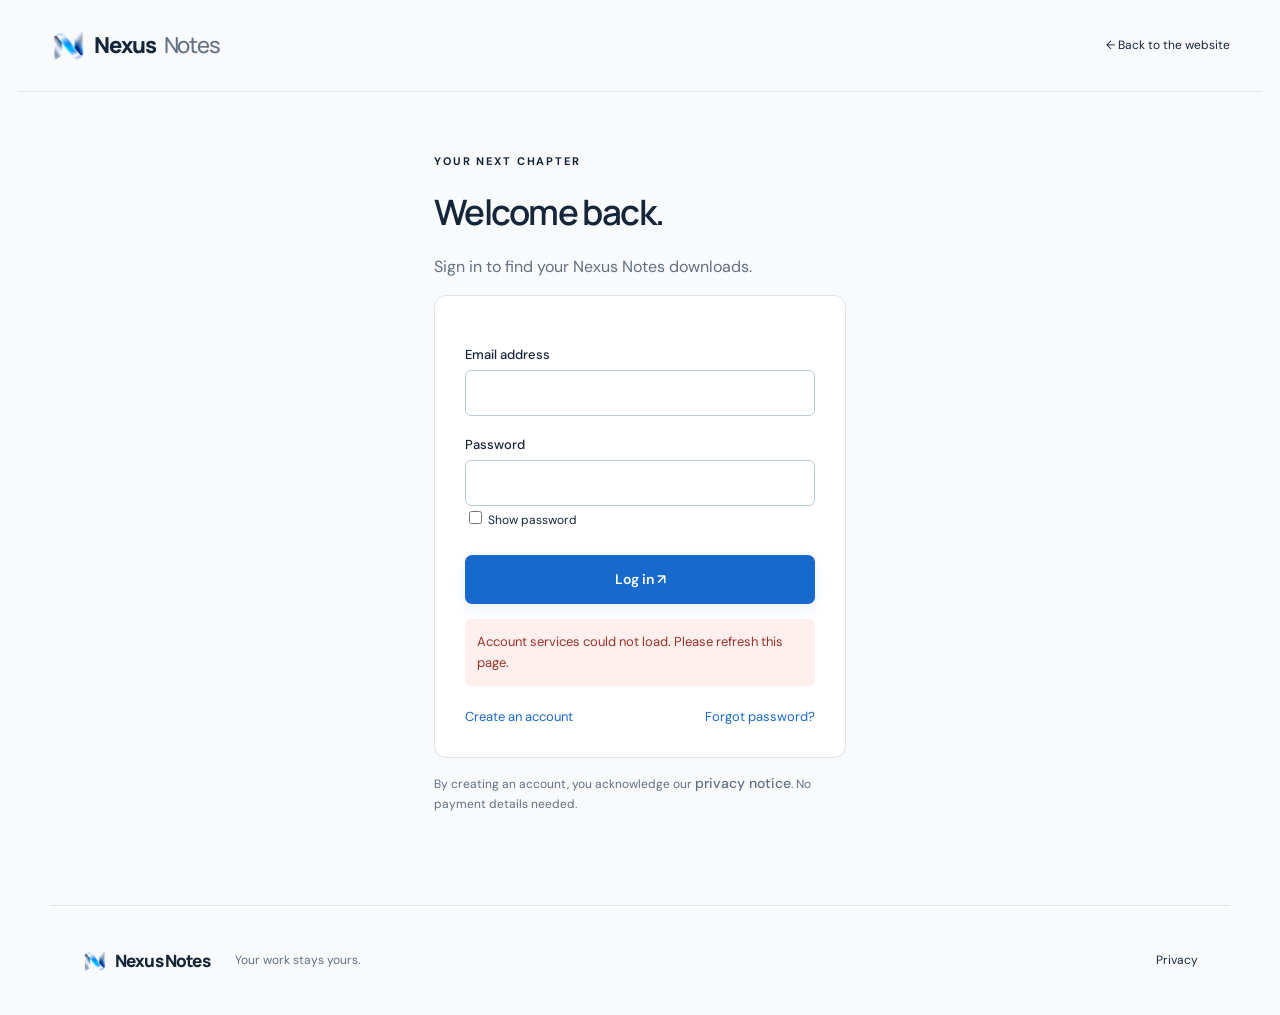
==== account.html @ d4ccac28 "Build Nexus Notes test website with account downloads" ====
<!doctype html><html lang="en"><head><meta charset="utf-8"><meta name="viewport" content="width=device-width,initial-scale=1"><meta name="referrer" content="no-referrer"><title>Your account — Nexus Notes</title><link rel="icon" href="assets/logo.png"><link rel="stylesheet" href="style.css"><script defer src="vendor/supabase.js"></script><script defer src="config.js"></script><script defer src="auth.js"></script></head><body data-page="account"><header class="nav"><a class="brand" href="index.html"><img src="assets/logo.png" alt="">Nexus <span>Notes</span></a><a class="small" href="index.html">← Back to the website</a></header><main class="account-main"><p class="eyebrow">YOUR NEXT CHAPTER</p><h1 id="account-title">Welcome back.</h1><p class="muted" id="account-intro">Sign in to find your Nexus Notes downloads.</p><div class="account-card"><form id="account-form"><label class="form-field" id="email-field">Email address<input id="email" name="email" type="email" autocomplete="email" required maxlength="254"></label><label class="form-field" id="password-field">Password<input id="password" name="password" type="password" autocomplete="current-password" required minlength="8"></label><label class="small" id="show-password-label"><input type="checkbox" id="show-password"> Show password</label><p id="signup-note" class="small muted" hidden>Use at least 8 characters. We’ll email you a confirmation link. This account gives access to the website’s downloads; your desktop notes stay on your computer.</p><button class="button" id="submit" type="submit">Log in ↗</button></form><div id="status" class="status" role="status" aria-live="polite"></div><div class="form-links"><button class="link-button" id="switch-mode">Create an account</button><button class="link-button" id="forgot">Forgot password?</button></div><button class="link-button" id="resend" hidden>Resend confirmation email</button></div><p class="small muted">By creating an account, you acknowledge our <a class="text-link" href="privacy.html">privacy notice</a>. No payment details needed.</p></main><footer class="wrap"><a class="brand" href="index.html"><img src="assets/logo.png" alt="">Nexus Notes</a><p class="small muted">Your work stays yours.</p><a href="privacy.html">Privacy</a></footer></body></html>
---- style.css ----
@import url('https://fonts.googleapis.com/css2?family=DM+Sans:wght@400;500;600;700&family=Manrope:wght@400;500;600;700;800&display=swap');
:root{--ink:#16263a;--muted:#617083;--blue:#1769cc;--paper:#f8fafb;--line:#dce4ec;--navy:#101e30}*{box-sizing:border-box}html{scroll-behavior:smooth;scroll-padding-top:90px}body{margin:0;background:var(--paper);color:var(--ink);font-family:'DM Sans',sans-serif;font-size:16px;line-height:1.65}a{color:inherit;text-decoration:none}button,input{font:inherit}button,a,input{touch-action:manipulation}button{cursor:pointer}a:focus-visible,button:focus-visible,input:focus-visible,summary:focus-visible{outline:3px solid #efaf45;outline-offset:4px}h1,h2,h3{font-family:Manrope,sans-serif;line-height:1.15;letter-spacing:-.045em}h1{font-size:clamp(40px,5.1vw,72px);font-weight:600;margin:22px 0}h2{font-size:clamp(32px,4vw,49px);font-weight:600;margin:12px 0 25px}h3{font-size:23px;letter-spacing:-.025em}em{font-style:normal;color:var(--blue)}p{margin:14px 0}.wrap{max-width:1180px;margin:auto;padding-left:32px;padding-right:32px}.nav{height:92px;display:flex;align-items:center;justify-content:space-between;max-width:1244px;padding:0 32px;margin:auto;border-bottom:1px solid var(--line)}.brand{display:flex;align-items:center;gap:8px;font-family:Manrope,sans-serif;font-weight:800;font-size:22px;letter-spacing:-.05em}.brand img{width:36px;height:36px;object-fit:contain}.brand span{font-weight:500;color:var(--muted)}nav{display:flex;align-items:center;gap:32px;font-size:14px}.login{border:1px solid var(--line);padding:9px 18px;border-radius:7px;background:white}.hero{display:grid;grid-template-columns:1.55fr 1fr;align-items:center;padding-top:90px;padding-bottom:86px;gap:32px}.eyebrow{font-size:11px;font-weight:700;letter-spacing:.17em}.dot{display:inline-block;width:7px;height:7px;border-radius:50%;background:#2ca88a;margin-right:7px}.lead{font-size:19px;line-height:1.7;color:var(--muted);max-width:530px}.actions{display:flex;align-items:center;gap:24px;margin:30px 0 18px}.button{display:inline-flex;align-items:center;justify-content:center;gap:30px;background:var(--blue);color:white;padding:13px 23px;border:0;border-radius:7px;font-weight:600;font-size:14px;box-shadow:0 5px 15px #1769cc15}.button:hover{background:#1256a8}.button:disabled{opacity:.55;cursor:wait}.text-link{font-size:14px;font-weight:500}.small{font-size:12px}.muted{color:var(--muted)}.orbit{height:350px;display:grid;place-items:center;position:relative;background:radial-gradient(ellipse,#dbeaf9,transparent 68%)}.orbit>img{width:160px;filter:drop-shadow(0 24px 15px #13539c26);transform:rotate(-8deg)}.orbit-ring{position:absolute;width:310px;height:310px;border:1px solid #cadbeb;border-radius:50%;transform:rotate(-20deg) scaleY(.8)}.orbit-ring:after{content:'';position:absolute;inset:-28px;border:1px dashed #d6e1ed;border-radius:50%}.orbit-label{position:absolute;font-size:12px;border:1px solid var(--line);padding:9px 15px;border-radius:6px;background:#ffffffed;box-shadow:0 8px 24px #15283b08}.label-one{top:33px;left:22px}.label-two{right:0;top:152px}.label-three{bottom:24px;left:65px}.section-heading{display:flex;justify-content:space-between;align-items:end}.section-heading>p{color:var(--muted);font-size:15px;padding-bottom:12px}.preview-tabs{display:flex;gap:6px;padding:6px;background:#eaf0f5;border-radius:9px;width:fit-content;margin:18px 0 24px}.preview-tabs button{border:0;background:transparent;color:var(--muted);padding:8px 22px;border-radius:6px;font-size:14px}.preview-tabs button[aria-selected=true]{background:white;color:var(--ink);box-shadow:0 2px 4px #17283b12}.app-frame{display:grid;grid-template-columns:205px 1fr;min-height:400px;border:1px solid #cdd8e3;border-radius:13px;overflow:hidden;background:white;box-shadow:0 20px 60px #233f5a0b}.app-sidebar{padding:27px 19px;background:#eef3f8;border-right:1px solid var(--line);position:relative;font-size:12px}.app-sidebar .brand{font-size:19px}.app-sidebar .brand img{width:25px;height:25px}.app-sidebar p{padding:7px;margin:8px 0}.sidebar-title{margin-top:35px!important;font-weight:600}.selected{background:#dce7f2;border-radius:5px}.sidebar-bottom{position:absolute;bottom:23px}.sidebar-bottom .dot{margin-left:12px}.app-content{padding:26px 34px;min-width:0}.preview-caption{text-align:right}.app-content h3{font-size:29px;margin:22px 0}.crumb{font-size:11px;color:var(--muted)}.note-text{max-width:510px;font-size:14px}.note-tag{font-size:10px;padding:4px 9px;background:#eaf5ed;border-radius:4px;color:#3c7951}.check-row{padding:7px 0;font-size:13px}.check-row span{color:var(--blue);margin-right:9px}.board{display:grid;grid-template-columns:repeat(3,1fr);gap:12px;font-size:12px}.board-column{background:#f3f6f9;border-radius:7px;padding:12px}.board-heading{font-weight:600;margin:0 0 13px}.task{background:white;border:1px solid var(--line);border-radius:5px;padding:12px;margin-bottom:9px;line-height:1.5}.task small{display:block;color:var(--muted);margin-top:7px}.task-tag{display:inline-block;font-size:9px;background:#e3edf9;color:#245d9c;padding:2px 6px;border-radius:3px}.board-new{color:var(--muted);padding:4px}.grid-table{width:100%;border-collapse:collapse;font-size:12px}.grid-table td,.grid-table th{text-align:left;border-bottom:1px solid var(--line);padding:12px 8px}.grid-table th{background:#f4f7fa;font-weight:500;color:var(--muted)}.calendar{display:grid;grid-template-columns:repeat(7,1fr);font-size:10px}.calendar>div{min-height:47px;border:1px solid #e8edf2;padding:5px}.calendar .weekday{min-height:24px;color:var(--muted);text-align:center;background:#f5f7f9}.calendar .event{background:#e1edfb;border-radius:3px;color:#275c95;margin-top:3px;padding:3px;line-height:1.3}.feature-description{padding:10px 0 70px;max-width:730px}.feature-description h3{margin-bottom:10px}.feature-description p{color:var(--muted)}.ai-section{background:var(--navy);color:white;padding:85px 0}.ai-grid{display:grid;grid-template-columns:1fr 1fr;gap:85px;align-items:center}.ai-section em{color:#7cbbff}.ai-section .lead,.ai-section .muted{color:#adbdce}.ai-section p:not(.eyebrow){font-size:15px}.writing-card{background:#1a2c42;border:1px solid #35475c;border-radius:13px;padding:26px;box-shadow:0 20px 45px #0002}.card-label{font-size:10px;letter-spacing:.1em;color:#bdccdb}.spark{color:#9fcaff;font-size:21px;margin-right:7px}.writing-tabs{display:flex;flex-wrap:wrap;gap:6px;margin:24px 0}.writing-tabs button{padding:6px 9px;font-size:11px;color:#bdccdb;background:transparent;border:1px solid #415169;border-radius:5px}.writing-tabs .active{background:#d6e9ff;color:#183c65;border-color:transparent}.draft{color:#9caec1;line-height:1.8;padding-bottom:12px}.ai-result{background:#233c57;border-left:2px solid #76baff;border-radius:4px;padding:12px 17px}.ai-result .small{color:#9bc8fa;font-size:10px!important}.ownership{padding-top:90px;padding-bottom:75px}.feature-grid{display:grid;grid-template-columns:repeat(3,1fr);gap:45px;margin-top:42px}.feature-grid p{color:var(--muted);font-size:14px}.feature-icon{display:inline-flex;width:45px;height:45px;border:1px solid #cfdde9;border-radius:10px;align-items:center;justify-content:center;color:var(--blue);font-size:25px;background:#edf4fb}.import-section{display:grid;grid-template-columns:1fr 1fr;gap:90px;padding-top:55px;padding-bottom:90px;border-top:1px solid var(--line)}.import-section p:not(.eyebrow){color:var(--muted)}.import-art{display:flex;align-items:center;justify-content:center;gap:23px;border-radius:15px;background:#edf2f7;min-height:260px;position:relative}.import-art img{width:90px}.import-source{font-family:Manrope,sans-serif;font-size:45px;background:white;line-height:1.1;padding:15px;border:1px solid #dce4ec;border-radius:10px;box-shadow:0 8px 20px #1a2c4210;text-align:center;transform:rotate(-6deg)}.import-source small{font-family:'DM Sans',sans-serif;font-size:10px}.import-source.purple{color:#7654b1;transform:rotate(7deg);font-size:35px}.import-arrow{color:#8da1b5}.faq{max-width:850px;padding-top:20px;padding-bottom:70px}.faq details{border-bottom:1px solid var(--line);padding:20px 0}.faq summary{cursor:pointer;font-weight:500;list-style:none;position:relative;padding-right:25px}.faq summary:after{content:'+';position:absolute;right:3px;color:var(--blue)}.faq details[open] summary:after{content:'−'}.faq details p{color:var(--muted);font-size:14px}.closing{text-align:center;padding-top:50px;padding-bottom:80px}.closing h2{font-size:50px}footer{display:flex;align-items:center;flex-wrap:wrap;gap:25px;min-height:110px;border-top:1px solid var(--line);font-size:12px}footer .brand{font-size:17px}footer .brand img{width:25px;height:25px}footer>p{flex:1}.skip{position:absolute;top:-100px}.skip:focus{top:0;background:white;padding:12px;z-index:9}.account-main{max-width:460px;margin:60px auto 90px;padding:0 24px}.account-card{background:white;border:1px solid var(--line);border-radius:12px;padding:30px}.account-main h1{font-size:35px}.form-field{display:block;margin-top:18px;font-size:13px;font-weight:500}.form-field input{width:100%;display:block;border:1px solid #bbc9d7;border-radius:6px;padding:11px;margin-top:5px;background:white;color:var(--ink)}.account-card .button{width:100%;margin-top:23px}.account-card .link-button{padding:0;color:var(--blue);background:none;border:0;font-size:13px}.form-links{display:flex;justify-content:space-between;gap:12px;margin-top:20px}.status{font-size:13px;white-space:pre-line}.status:not(:empty){padding:12px;border-radius:5px;background:#eaf2fc;margin-top:15px}.status.error{background:#fff0ee;color:#9b3228}.download-main{padding-top:60px;padding-bottom:90px;min-height:70vh}.download-main h1{font-size:48px}.download-grid{display:grid;grid-template-columns:1fr 1fr;gap:24px;margin:35px 0}.download-card{background:white;border:1px solid var(--line);border-radius:12px;padding:30px}.download-card .button{margin:12px 0}.download-card p{color:var(--muted)}.download-card h2{font-size:30px}.download-card .checksum{display:block;font-size:12px;text-decoration:underline}.privacy{max-width:800px;padding-top:60px;padding-bottom:90px}.privacy h1{font-size:42px}[hidden]{display:none!important}@media(max-width:850px){.hero{grid-template-columns:1fr;padding-top:55px}.orbit{display:none}.ai-grid,.import-section{gap:35px}.app-frame{grid-template-columns:160px 1fr}.app-sidebar{padding:20px 10px}.app-content{padding:20px}.feature-grid{gap:22px}.board{gap:6px}.board-column{padding:7px}nav{gap:18px}}@media(max-width:620px){.wrap{padding-left:20px;padding-right:20px}.nav{height:75px;padding:0 20px}.brand{font-size:19px}.brand img{width:28px;height:28px}nav>a:not(.login){display:none}.hero{padding-bottom:50px}.actions{gap:17px;flex-wrap:wrap}.section-heading{display:block}.section-heading>p{margin-top:0}.preview-tabs{width:100%;justify-content:space-between}.preview-tabs button{padding:8px 15px}.app-frame{display:block;min-height:440px}.app-sidebar{display:none}.app-content{padding:18px 14px}.board{font-size:10px;gap:5px}.task{padding:8px}.calendar>div{min-height:47px;padding:3px}.calendar .event{font-size:8px}.ai-grid,.import-section,.feature-grid,.download-grid{grid-template-columns:1fr}.ai-section{padding:55px 0}.feature-grid{gap:22px}.ownership{padding-top:55px;padding-bottom:45px}.import-section{padding-top:35px;padding-bottom:55px}.import-art{min-height:210px}.feature-description{padding-bottom:40px}.closing{padding-top:15px;padding-bottom:45px}.closing h2{font-size:38px}footer{padding-top:25px;padding-bottom:25px;gap:15px}footer>p{flex-basis:100%;margin:0}.account-main{margin-top:35px}.account-card{padding:23px}.download-main h1{font-size:38px}.app-content h3{font-size:25px}.grid-table td,.grid-table th{padding:10px 5px;font-size:10px}}@media(prefers-reduced-motion:reduce){html{scroll-behavior:auto}}
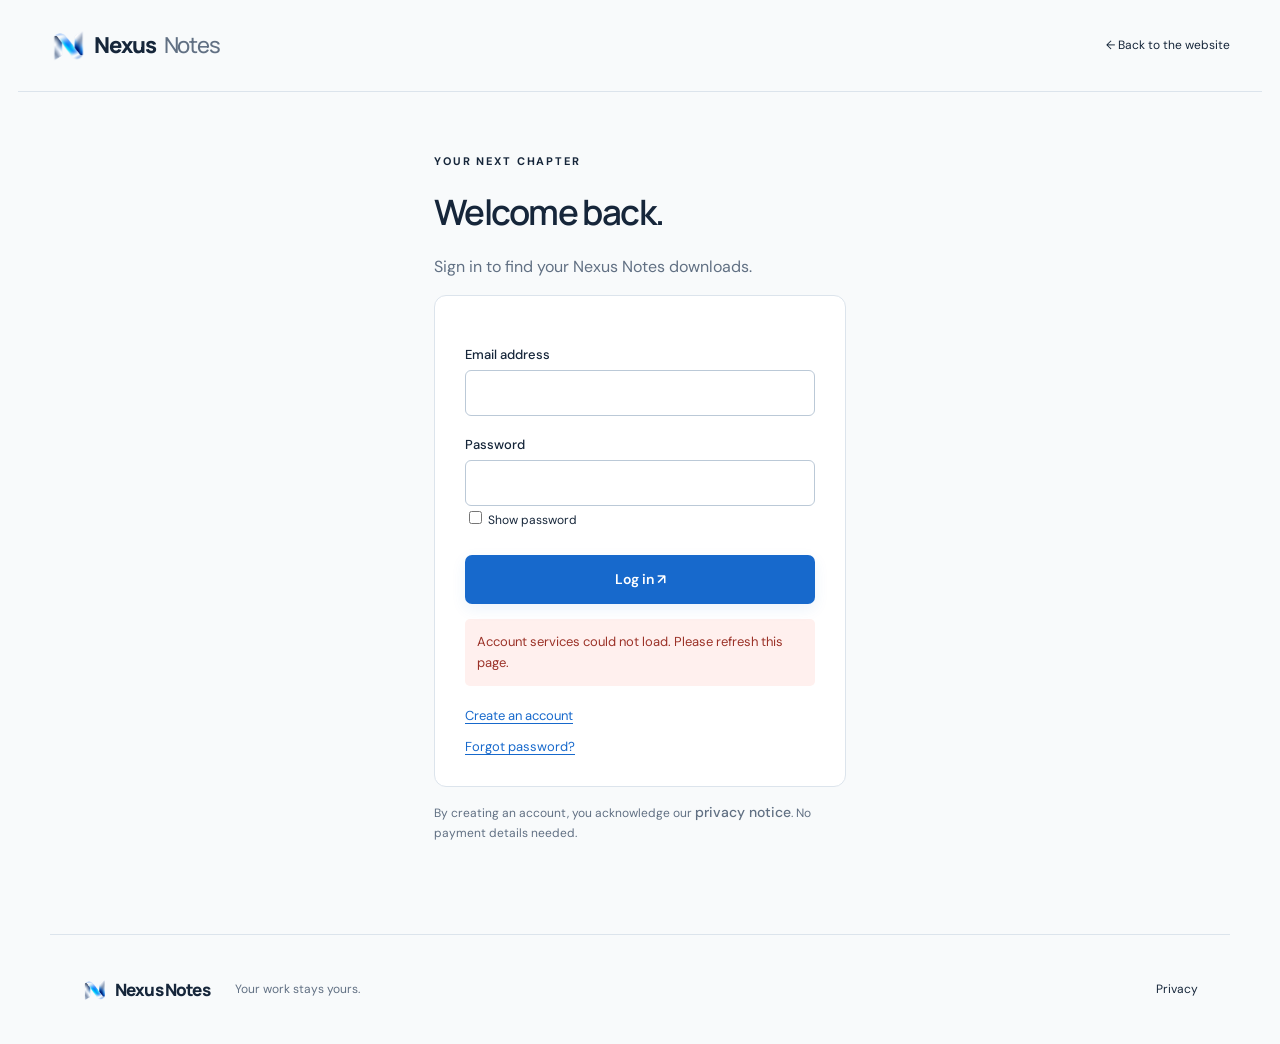
==== commit 24baf5c2: "Fix signup account links and password recovery layout" ====
--- a/account.html
+++ b/account.html
@@ -1 +1 @@
-<!doctype html><html lang="en"><head><meta charset="utf-8"><meta name="viewport" content="width=device-width,initial-scale=1"><meta name="referrer" content="no-referrer"><title>Your account — Nexus Notes</title><link rel="icon" href="assets/logo.png"><link rel="stylesheet" href="style.css"><script defer src="vendor/supabase.js"></script><script defer src="config.js"></script><script defer src="auth.js"></script></head><body data-page="account"><header class="nav"><a class="brand" href="index.html"><img src="assets/logo.png" alt="">Nexus <span>Notes</span></a><a class="small" href="index.html">← Back to the website</a></header><main class="account-main"><p class="eyebrow">YOUR NEXT CHAPTER</p><h1 id="account-title">Welcome back.</h1><p class="muted" id="account-intro">Sign in to find your Nexus Notes downloads.</p><div class="account-card"><form id="account-form"><label class="form-field" id="email-field">Email address<input id="email" name="email" type="email" autocomplete="email" required maxlength="254"></label><label class="form-field" id="password-field">Password<input id="password" name="password" type="password" autocomplete="current-password" required minlength="8"></label><label class="small" id="show-password-label"><input type="checkbox" id="show-password"> Show password</label><p id="signup-note" class="small muted" hidden>Use at least 8 characters. We’ll email you a confirmation link. This account gives access to the website’s downloads; your desktop notes stay on your computer.</p><button class="button" id="submit" type="submit">Log in ↗</button></form><div id="status" class="status" role="status" aria-live="polite"></div><div class="form-links"><button class="link-button" id="switch-mode">Create an account</button><button class="link-button" id="forgot">Forgot password?</button></div><button class="link-button" id="resend" hidden>Resend confirmation email</button></div><p class="small muted">By creating an account, you acknowledge our <a class="text-link" href="privacy.html">privacy notice</a>. No payment details needed.</p></main><footer class="wrap"><a class="brand" href="index.html"><img src="assets/logo.png" alt="">Nexus Notes</a><p class="small muted">Your work stays yours.</p><a href="privacy.html">Privacy</a></footer></body></html>
+<!doctype html><html lang="en"><head><meta charset="utf-8"><meta name="viewport" content="width=device-width,initial-scale=1"><meta name="referrer" content="no-referrer"><title>Your account — Nexus Notes</title><link rel="icon" href="assets/logo.png"><link rel="stylesheet" href="style.css?v=20261012-account-links"><script defer src="vendor/supabase.js"></script><script defer src="config.js"></script><script defer src="auth.js?v=20261012-account-links"></script></head><body data-page="account"><header class="nav"><a class="brand" href="index.html"><img src="assets/logo.png" alt="">Nexus <span>Notes</span></a><a class="small" href="index.html">← Back to the website</a></header><main class="account-main"><p class="eyebrow">YOUR NEXT CHAPTER</p><h1 id="account-title">Welcome back.</h1><p class="muted" id="account-intro">Sign in to find your Nexus Notes downloads.</p><div class="account-card"><form id="account-form"><label class="form-field" id="email-field">Email address<input id="email" name="email" type="email" autocomplete="email" required maxlength="254"></label><label class="form-field" id="password-field">Password<input id="password" name="password" type="password" autocomplete="current-password" required minlength="8"></label><label class="small" id="show-password-label"><input type="checkbox" id="show-password"> Show password</label><p id="signup-note" class="small muted" hidden>Use at least 8 characters. We’ll email you a confirmation link. This account gives access to the website’s downloads; your desktop notes stay on your computer.</p><button class="button" id="submit" type="submit">Log in ↗</button></form><div id="status" class="status" role="status" aria-live="polite"></div><div class="form-links"><p class="form-mode-line small"><span id="account-prompt" class="muted" hidden>Already have an account?</span> <button class="link-button" id="switch-mode" type="button">Create an account</button></p><button class="link-button" id="forgot" type="button">Forgot password?</button></div><button class="link-button" id="resend" hidden>Resend confirmation email</button></div><p class="small muted">By creating an account, you acknowledge our <a class="text-link" href="privacy.html">privacy notice</a>. No payment details needed.</p></main><footer class="wrap"><a class="brand" href="index.html"><img src="assets/logo.png" alt="">Nexus Notes</a><p class="small muted">Your work stays yours.</p><a href="privacy.html">Privacy</a></footer></body></html>
--- a/style.css
+++ b/style.css
@@ -1,2 +1,9 @@
 @import url('https://fonts.googleapis.com/css2?family=DM+Sans:wght@400;500;600;700&family=Manrope:wght@400;500;600;700;800&display=swap');
-:root{--ink:#16263a;--muted:#617083;--blue:#1769cc;--paper:#f8fafb;--line:#dce4ec;--navy:#101e30}*{box-sizing:border-box}html{scroll-behavior:smooth;scroll-padding-top:90px}body{margin:0;background:var(--paper);color:var(--ink);font-family:'DM Sans',sans-serif;font-size:16px;line-height:1.65}a{color:inherit;text-decoration:none}button,input{font:inherit}button,a,input{touch-action:manipulation}button{cursor:pointer}a:focus-visible,button:focus-visible,input:focus-visible,summary:focus-visible{outline:3px solid #efaf45;outline-offset:4px}h1,h2,h3{font-family:Manrope,sans-serif;line-height:1.15;letter-spacing:-.045em}h1{font-size:clamp(40px,5.1vw,72px);font-weight:600;margin:22px 0}h2{font-size:clamp(32px,4vw,49px);font-weight:600;margin:12px 0 25px}h3{font-size:23px;letter-spacing:-.025em}em{font-style:normal;color:var(--blue)}p{margin:14px 0}.wrap{max-width:1180px;margin:auto;padding-left:32px;padding-right:32px}.nav{height:92px;display:flex;align-items:center;justify-content:space-between;max-width:1244px;padding:0 32px;margin:auto;border-bottom:1px solid var(--line)}.brand{display:flex;align-items:center;gap:8px;font-family:Manrope,sans-serif;font-weight:800;font-size:22px;letter-spacing:-.05em}.brand img{width:36px;height:36px;object-fit:contain}.brand span{font-weight:500;color:var(--muted)}nav{display:flex;align-items:center;gap:32px;font-size:14px}.login{border:1px solid var(--line);padding:9px 18px;border-radius:7px;background:white}.hero{display:grid;grid-template-columns:1.55fr 1fr;align-items:center;padding-top:90px;padding-bottom:86px;gap:32px}.eyebrow{font-size:11px;font-weight:700;letter-spacing:.17em}.dot{display:inline-block;width:7px;height:7px;border-radius:50%;background:#2ca88a;margin-right:7px}.lead{font-size:19px;line-height:1.7;color:var(--muted);max-width:530px}.actions{display:flex;align-items:center;gap:24px;margin:30px 0 18px}.button{display:inline-flex;align-items:center;justify-content:center;gap:30px;background:var(--blue);color:white;padding:13px 23px;border:0;border-radius:7px;font-weight:600;font-size:14px;box-shadow:0 5px 15px #1769cc15}.button:hover{background:#1256a8}.button:disabled{opacity:.55;cursor:wait}.text-link{font-size:14px;font-weight:500}.small{font-size:12px}.muted{color:var(--muted)}.orbit{height:350px;display:grid;place-items:center;position:relative;background:radial-gradient(ellipse,#dbeaf9,transparent 68%)}.orbit>img{width:160px;filter:drop-shadow(0 24px 15px #13539c26);transform:rotate(-8deg)}.orbit-ring{position:absolute;width:310px;height:310px;border:1px solid #cadbeb;border-radius:50%;transform:rotate(-20deg) scaleY(.8)}.orbit-ring:after{content:'';position:absolute;inset:-28px;border:1px dashed #d6e1ed;border-radius:50%}.orbit-label{position:absolute;font-size:12px;border:1px solid var(--line);padding:9px 15px;border-radius:6px;background:#ffffffed;box-shadow:0 8px 24px #15283b08}.label-one{top:33px;left:22px}.label-two{right:0;top:152px}.label-three{bottom:24px;left:65px}.section-heading{display:flex;justify-content:space-between;align-items:end}.section-heading>p{color:var(--muted);font-size:15px;padding-bottom:12px}.preview-tabs{display:flex;gap:6px;padding:6px;background:#eaf0f5;border-radius:9px;width:fit-content;margin:18px 0 24px}.preview-tabs button{border:0;background:transparent;color:var(--muted);padding:8px 22px;border-radius:6px;font-size:14px}.preview-tabs button[aria-selected=true]{background:white;color:var(--ink);box-shadow:0 2px 4px #17283b12}.app-frame{display:grid;grid-template-columns:205px 1fr;min-height:400px;border:1px solid #cdd8e3;border-radius:13px;overflow:hidden;background:white;box-shadow:0 20px 60px #233f5a0b}.app-sidebar{padding:27px 19px;background:#eef3f8;border-right:1px solid var(--line);position:relative;font-size:12px}.app-sidebar .brand{font-size:19px}.app-sidebar .brand img{width:25px;height:25px}.app-sidebar p{padding:7px;margin:8px 0}.sidebar-title{margin-top:35px!important;font-weight:600}.selected{background:#dce7f2;border-radius:5px}.sidebar-bottom{position:absolute;bottom:23px}.sidebar-bottom .dot{margin-left:12px}.app-content{padding:26px 34px;min-width:0}.preview-caption{text-align:right}.app-content h3{font-size:29px;margin:22px 0}.crumb{font-size:11px;color:var(--muted)}.note-text{max-width:510px;font-size:14px}.note-tag{font-size:10px;padding:4px 9px;background:#eaf5ed;border-radius:4px;color:#3c7951}.check-row{padding:7px 0;font-size:13px}.check-row span{color:var(--blue);margin-right:9px}.board{display:grid;grid-template-columns:repeat(3,1fr);gap:12px;font-size:12px}.board-column{background:#f3f6f9;border-radius:7px;padding:12px}.board-heading{font-weight:600;margin:0 0 13px}.task{background:white;border:1px solid var(--line);border-radius:5px;padding:12px;margin-bottom:9px;line-height:1.5}.task small{display:block;color:var(--muted);margin-top:7px}.task-tag{display:inline-block;font-size:9px;background:#e3edf9;color:#245d9c;padding:2px 6px;border-radius:3px}.board-new{color:var(--muted);padding:4px}.grid-table{width:100%;border-collapse:collapse;font-size:12px}.grid-table td,.grid-table th{text-align:left;border-bottom:1px solid var(--line);padding:12px 8px}.grid-table th{background:#f4f7fa;font-weight:500;color:var(--muted)}.calendar{display:grid;grid-template-columns:repeat(7,1fr);font-size:10px}.calendar>div{min-height:47px;border:1px solid #e8edf2;padding:5px}.calendar .weekday{min-height:24px;color:var(--muted);text-align:center;background:#f5f7f9}.calendar .event{background:#e1edfb;border-radius:3px;color:#275c95;margin-top:3px;padding:3px;line-height:1.3}.feature-description{padding:10px 0 70px;max-width:730px}.feature-description h3{margin-bottom:10px}.feature-description p{color:var(--muted)}.ai-section{background:var(--navy);color:white;padding:85px 0}.ai-grid{display:grid;grid-template-columns:1fr 1fr;gap:85px;align-items:center}.ai-section em{color:#7cbbff}.ai-section .lead,.ai-section .muted{color:#adbdce}.ai-section p:not(.eyebrow){font-size:15px}.writing-card{background:#1a2c42;border:1px solid #35475c;border-radius:13px;padding:26px;box-shadow:0 20px 45px #0002}.card-label{font-size:10px;letter-spacing:.1em;color:#bdccdb}.spark{color:#9fcaff;font-size:21px;margin-right:7px}.writing-tabs{display:flex;flex-wrap:wrap;gap:6px;margin:24px 0}.writing-tabs button{padding:6px 9px;font-size:11px;color:#bdccdb;background:transparent;border:1px solid #415169;border-radius:5px}.writing-tabs .active{background:#d6e9ff;color:#183c65;border-color:transparent}.draft{color:#9caec1;line-height:1.8;padding-bottom:12px}.ai-result{background:#233c57;border-left:2px solid #76baff;border-radius:4px;padding:12px 17px}.ai-result .small{color:#9bc8fa;font-size:10px!important}.ownership{padding-top:90px;padding-bottom:75px}.feature-grid{display:grid;grid-template-columns:repeat(3,1fr);gap:45px;margin-top:42px}.feature-grid p{color:var(--muted);font-size:14px}.feature-icon{display:inline-flex;width:45px;height:45px;border:1px solid #cfdde9;border-radius:10px;align-items:center;justify-content:center;color:var(--blue);font-size:25px;background:#edf4fb}.import-section{display:grid;grid-template-columns:1fr 1fr;gap:90px;padding-top:55px;padding-bottom:90px;border-top:1px solid var(--line)}.import-section p:not(.eyebrow){color:var(--muted)}.import-art{display:flex;align-items:center;justify-content:center;gap:23px;border-radius:15px;background:#edf2f7;min-height:260px;position:relative}.import-art img{width:90px}.import-source{font-family:Manrope,sans-serif;font-size:45px;background:white;line-height:1.1;padding:15px;border:1px solid #dce4ec;border-radius:10px;box-shadow:0 8px 20px #1a2c4210;text-align:center;transform:rotate(-6deg)}.import-source small{font-family:'DM Sans',sans-serif;font-size:10px}.import-source.purple{color:#7654b1;transform:rotate(7deg);font-size:35px}.import-arrow{color:#8da1b5}.faq{max-width:850px;padding-top:20px;padding-bottom:70px}.faq details{border-bottom:1px solid var(--line);padding:20px 0}.faq summary{cursor:pointer;font-weight:500;list-style:none;position:relative;padding-right:25px}.faq summary:after{content:'+';position:absolute;right:3px;color:var(--blue)}.faq details[open] summary:after{content:'−'}.faq details p{color:var(--muted);font-size:14px}.closing{text-align:center;padding-top:50px;padding-bottom:80px}.closing h2{font-size:50px}footer{display:flex;align-items:center;flex-wrap:wrap;gap:25px;min-height:110px;border-top:1px solid var(--line);font-size:12px}footer .brand{font-size:17px}footer .brand img{width:25px;height:25px}footer>p{flex:1}.skip{position:absolute;top:-100px}.skip:focus{top:0;background:white;padding:12px;z-index:9}.account-main{max-width:460px;margin:60px auto 90px;padding:0 24px}.account-card{background:white;border:1px solid var(--line);border-radius:12px;padding:30px}.account-main h1{font-size:35px}.form-field{display:block;margin-top:18px;font-size:13px;font-weight:500}.form-field input{width:100%;display:block;border:1px solid #bbc9d7;border-radius:6px;padding:11px;margin-top:5px;background:white;color:var(--ink)}.account-card .button{width:100%;margin-top:23px}.account-card .link-button{padding:0;color:var(--blue);background:none;border:0;font-size:13px}.form-links{display:flex;justify-content:space-between;gap:12px;margin-top:20px}.status{font-size:13px;white-space:pre-line}.status:not(:empty){padding:12px;border-radius:5px;background:#eaf2fc;margin-top:15px}.status.error{background:#fff0ee;color:#9b3228}.download-main{padding-top:60px;padding-bottom:90px;min-height:70vh}.download-main h1{font-size:48px}.download-grid{display:grid;grid-template-columns:1fr 1fr;gap:24px;margin:35px 0}.download-card{background:white;border:1px solid var(--line);border-radius:12px;padding:30px}.download-card .button{margin:12px 0}.download-card p{color:var(--muted)}.download-card h2{font-size:30px}.download-card .checksum{display:block;font-size:12px;text-decoration:underline}.privacy{max-width:800px;padding-top:60px;padding-bottom:90px}.privacy h1{font-size:42px}[hidden]{display:none!important}@media(max-width:850px){.hero{grid-template-columns:1fr;padding-top:55px}.orbit{display:none}.ai-grid,.import-section{gap:35px}.app-frame{grid-template-columns:160px 1fr}.app-sidebar{padding:20px 10px}.app-content{padding:20px}.feature-grid{gap:22px}.board{gap:6px}.board-column{padding:7px}nav{gap:18px}}@media(max-width:620px){.wrap{padding-left:20px;padding-right:20px}.nav{height:75px;padding:0 20px}.brand{font-size:19px}.brand img{width:28px;height:28px}nav>a:not(.login){display:none}.hero{padding-bottom:50px}.actions{gap:17px;flex-wrap:wrap}.section-heading{display:block}.section-heading>p{margin-top:0}.preview-tabs{width:100%;justify-content:space-between}.preview-tabs button{padding:8px 15px}.app-frame{display:block;min-height:440px}.app-sidebar{display:none}.app-content{padding:18px 14px}.board{font-size:10px;gap:5px}.task{padding:8px}.calendar>div{min-height:47px;padding:3px}.calendar .event{font-size:8px}.ai-grid,.import-section,.feature-grid,.download-grid{grid-template-columns:1fr}.ai-section{padding:55px 0}.feature-grid{gap:22px}.ownership{padding-top:55px;padding-bottom:45px}.import-section{padding-top:35px;padding-bottom:55px}.import-art{min-height:210px}.feature-description{padding-bottom:40px}.closing{padding-top:15px;padding-bottom:45px}.closing h2{font-size:38px}footer{padding-top:25px;padding-bottom:25px;gap:15px}footer>p{flex-basis:100%;margin:0}.account-main{margin-top:35px}.account-card{padding:23px}.download-main h1{font-size:38px}.app-content h3{font-size:25px}.grid-table td,.grid-table th{padding:10px 5px;font-size:10px}}@media(prefers-reduced-motion:reduce){html{scroll-behavior:auto}}
+:root{--ink:#16263a;--muted:#617083;--blue:#1769cc;--paper:#f8fafb;--line:#dce4ec;--navy:#101e30}*{box-sizing:border-box}html{scroll-behavior:smooth;scroll-padding-top:90px}body{margin:0;background:var(--paper);color:var(--ink);font-family:'DM Sans',sans-serif;font-size:16px;line-height:1.65}a{color:inherit;text-decoration:none}button,input{font:inherit}button,a,input{touch-action:manipulation}button{cursor:pointer}a:focus-visible,button:focus-visible,input:focus-visible,summary:focus-visible{outline:3px solid #efaf45;outline-offset:4px}h1,h2,h3{font-family:Manrope,sans-serif;line-height:1.15;letter-spacing:-.045em}h1{font-size:clamp(40px,5.1vw,72px);font-weight:600;margin:22px 0}h2{font-size:clamp(32px,4vw,49px);font-weight:600;margin:12px 0 25px}h3{font-size:23px;letter-spacing:-.025em}em{font-style:normal;color:var(--blue)}p{margin:14px 0}.wrap{max-width:1180px;margin:auto;padding-left:32px;padding-right:32px}.nav{height:92px;display:flex;align-items:center;justify-content:space-between;max-width:1244px;padding:0 32px;margin:auto;border-bottom:1px solid var(--line)}.brand{display:flex;align-items:center;gap:8px;font-family:Manrope,sans-serif;font-weight:800;font-size:22px;letter-spacing:-.05em}.brand img{width:36px;height:36px;object-fit:contain}.brand span{font-weight:500;color:var(--muted)}nav{display:flex;align-items:center;gap:32px;font-size:14px}.login{border:1px solid var(--line);padding:9px 18px;border-radius:7px;background:white}.hero{display:grid;grid-template-columns:1.55fr 1fr;align-items:center;padding-top:90px;padding-bottom:86px;gap:32px}.eyebrow{font-size:11px;font-weight:700;letter-spacing:.17em}.dot{display:inline-block;width:7px;height:7px;border-radius:50%;background:#2ca88a;margin-right:7px}.lead{font-size:19px;line-height:1.7;color:var(--muted);max-width:530px}.actions{display:flex;align-items:center;gap:24px;margin:30px 0 18px}.button{display:inline-flex;align-items:center;justify-content:center;gap:30px;background:var(--blue);color:white;padding:13px 23px;border:0;border-radius:7px;font-weight:600;font-size:14px;box-shadow:0 5px 15px #1769cc15}.button:hover{background:#1256a8}.button:disabled{opacity:.55;cursor:wait}.text-link{font-size:14px;font-weight:500}.small{font-size:12px}.muted{color:var(--muted)}.orbit{height:350px;display:grid;place-items:center;position:relative;background:radial-gradient(ellipse,#dbeaf9,transparent 68%)}.orbit>img{width:160px;filter:drop-shadow(0 24px 15px #13539c26);transform:rotate(-8deg)}.orbit-ring{position:absolute;width:310px;height:310px;border:1px solid #cadbeb;border-radius:50%;transform:rotate(-20deg) scaleY(.8)}.orbit-ring:after{content:'';position:absolute;inset:-28px;border:1px dashed #d6e1ed;border-radius:50%}.orbit-label{position:absolute;font-size:12px;border:1px solid var(--line);padding:9px 15px;border-radius:6px;background:#ffffffed;box-shadow:0 8px 24px #15283b08}.label-one{top:33px;left:22px}.label-two{right:0;top:152px}.label-three{bottom:24px;left:65px}.section-heading{display:flex;justify-content:space-between;align-items:end}.section-heading>p{color:var(--muted);font-size:15px;padding-bottom:12px}.preview-tabs{display:flex;gap:6px;padding:6px;background:#eaf0f5;border-radius:9px;width:fit-content;margin:18px 0 24px}.preview-tabs button{border:0;background:transparent;color:var(--muted);padding:8px 22px;border-radius:6px;font-size:14px}.preview-tabs button[aria-selected=true]{background:white;color:var(--ink);box-shadow:0 2px 4px #17283b12}.app-frame{display:grid;grid-template-columns:205px 1fr;min-height:400px;border:1px solid #cdd8e3;border-radius:13px;overflow:hidden;background:white;box-shadow:0 20px 60px #233f5a0b}.app-sidebar{padding:27px 19px;background:#eef3f8;border-right:1px solid var(--line);position:relative;font-size:12px}.app-sidebar .brand{font-size:19px}.app-sidebar .brand img{width:25px;height:25px}.app-sidebar p{padding:7px;margin:8px 0}.sidebar-title{margin-top:35px!important;font-weight:600}.selected{background:#dce7f2;border-radius:5px}.sidebar-bottom{position:absolute;bottom:23px}.sidebar-bottom .dot{margin-left:12px}.app-content{padding:26px 34px;min-width:0}.preview-caption{text-align:right}.app-content h3{font-size:29px;margin:22px 0}.crumb{font-size:11px;color:var(--muted)}.note-text{max-width:510px;font-size:14px}.note-tag{font-size:10px;padding:4px 9px;background:#eaf5ed;border-radius:4px;color:#3c7951}.check-row{padding:7px 0;font-size:13px}.check-row span{color:var(--blue);margin-right:9px}.board{display:grid;grid-template-columns:repeat(3,1fr);gap:12px;font-size:12px}.board-column{background:#f3f6f9;border-radius:7px;padding:12px}.board-heading{font-weight:600;margin:0 0 13px}.task{background:white;border:1px solid var(--line);border-radius:5px;padding:12px;margin-bottom:9px;line-height:1.5}.task small{display:block;color:var(--muted);margin-top:7px}.task-tag{display:inline-block;font-size:9px;background:#e3edf9;color:#245d9c;padding:2px 6px;border-radius:3px}.board-new{color:var(--muted);padding:4px}.grid-table{width:100%;border-collapse:collapse;font-size:12px}.grid-table td,.grid-table th{text-align:left;border-bottom:1px solid var(--line);padding:12px 8px}.grid-table th{background:#f4f7fa;font-weight:500;color:var(--muted)}.calendar{display:grid;grid-template-columns:repeat(7,1fr);font-size:10px}.calendar>div{min-height:47px;border:1px solid #e8edf2;padding:5px}.calendar .weekday{min-height:24px;color:var(--muted);text-align:center;background:#f5f7f9}.calendar .event{background:#e1edfb;border-radius:3px;color:#275c95;margin-top:3px;padding:3px;line-height:1.3}.feature-description{padding:10px 0 70px;max-width:730px}.feature-description h3{margin-bottom:10px}.feature-description p{color:var(--muted)}.ai-section{background:var(--navy);color:white;padding:85px 0}.ai-grid{display:grid;grid-template-columns:1fr 1fr;gap:85px;align-items:center}.ai-section em{color:#7cbbff}.ai-section .lead,.ai-section .muted{color:#adbdce}.ai-section p:not(.eyebrow){font-size:15px}.writing-card{background:#1a2c42;border:1px solid #35475c;border-radius:13px;padding:26px;box-shadow:0 20px 45px #0002}.card-label{font-size:10px;letter-spacing:.1em;color:#bdccdb}.spark{color:#9fcaff;font-size:21px;margin-right:7px}.writing-tabs{display:flex;flex-wrap:wrap;gap:6px;margin:24px 0}.writing-tabs button{padding:6px 9px;font-size:11px;color:#bdccdb;background:transparent;border:1px solid #415169;border-radius:5px}.writing-tabs .active{background:#d6e9ff;color:#183c65;border-color:transparent}.draft{color:#9caec1;line-height:1.8;padding-bottom:12px}.ai-result{background:#233c57;border-left:2px solid #76baff;border-radius:4px;padding:12px 17px}.ai-result .small{color:#9bc8fa;font-size:10px!important}.ownership{padding-top:90px;padding-bottom:75px}.feature-grid{display:grid;grid-template-columns:repeat(3,1fr);gap:45px;margin-top:42px}.feature-grid p{color:var(--muted);font-size:14px}.feature-icon{display:inline-flex;width:45px;height:45px;border:1px solid #cfdde9;border-radius:10px;align-items:center;justify-content:center;color:var(--blue);font-size:25px;background:#edf4fb}.import-section{display:grid;grid-template-columns:1fr 1fr;gap:90px;padding-top:55px;padding-bottom:90px;border-top:1px solid var(--line)}.import-section p:not(.eyebrow){color:var(--muted)}.import-art{display:flex;align-items:center;justify-content:center;gap:23px;border-radius:15px;background:#edf2f7;min-height:260px;position:relative}.import-art img{width:90px}.import-source{font-family:Manrope,sans-serif;font-size:45px;background:white;line-height:1.1;padding:15px;border:1px solid #dce4ec;border-radius:10px;box-shadow:0 8px 20px #1a2c4210;text-align:center;transform:rotate(-6deg)}.import-source small{font-family:'DM Sans',sans-serif;font-size:10px}.import-source.purple{color:#7654b1;transform:rotate(7deg);font-size:35px}.import-arrow{color:#8da1b5}.faq{max-width:850px;padding-top:20px;padding-bottom:70px}.faq details{border-bottom:1px solid var(--line);padding:20px 0}.faq summary{cursor:pointer;font-weight:500;list-style:none;position:relative;padding-right:25px}.faq summary:after{content:'+';position:absolute;right:3px;color:var(--blue)}.faq details[open] summary:after{content:'−'}.faq details p{color:var(--muted);font-size:14px}.closing{text-align:center;padding-top:50px;padding-bottom:80px}.closing h2{font-size:50px}footer{display:flex;align-items:center;flex-wrap:wrap;gap:25px;min-height:110px;border-top:1px solid var(--line);font-size:12px}footer .brand{font-size:17px}footer .brand img{width:25px;height:25px}footer>p{flex:1}.skip{position:absolute;top:-100px}.skip:focus{top:0;background:white;padding:12px;z-index:9}.account-main{max-width:460px;margin:60px auto 90px;padding:0 24px}.account-card{background:white;border:1px solid var(--line);border-radius:12px;padding:30px}.account-main h1{font-size:35px}.form-field{display:block;margin-top:18px;font-size:13px;font-weight:500}.form-field input{width:100%;display:block;border:1px solid #bbc9d7;border-radius:6px;padding:11px;margin-top:5px;background:white;color:var(--ink)}.account-card .button{width:100%;margin-top:23px}.account-card .link-button{padding:0;color:var(--blue);background:none;border:0;font-size:13px}.form-links{display:flex;flex-direction:column;align-items:flex-start;gap:10px;margin-top:20px}.form-mode-line{margin:0}.form-links .link-button{text-align:left;line-height:1.5;text-decoration:underline;text-underline-offset:3px}.status{font-size:13px;white-space:pre-line}.status:not(:empty){padding:12px;border-radius:5px;background:#eaf2fc;margin-top:15px}.status.error{background:#fff0ee;color:#9b3228}.download-main{padding-top:60px;padding-bottom:90px;min-height:70vh}.download-main h1{font-size:48px}.download-grid{display:grid;grid-template-columns:1fr 1fr;gap:24px;margin:35px 0}.download-card{background:white;border:1px solid var(--line);border-radius:12px;padding:30px}.download-card .button{margin:12px 0}.download-card p{color:var(--muted)}.download-card h2{font-size:30px}.download-card .checksum{display:block;font-size:12px;text-decoration:underline}.privacy{max-width:800px;padding-top:60px;padding-bottom:90px}.privacy h1{font-size:42px}[hidden]{display:none!important}@media(max-width:850px){.hero{grid-template-columns:1fr;padding-top:55px}.orbit{display:none}.ai-grid,.import-section{gap:35px}.app-frame{grid-template-columns:160px 1fr}.app-sidebar{padding:20px 10px}.app-content{padding:20px}.feature-grid{gap:22px}.board{gap:6px}.board-column{padding:7px}nav{gap:18px}}@media(max-width:620px){.wrap{padding-left:20px;padding-right:20px}.nav{height:75px;padding:0 20px}.brand{font-size:19px}.brand img{width:28px;height:28px}nav>a:not(.login){display:none}.hero{padding-bottom:50px}.actions{gap:17px;flex-wrap:wrap}.section-heading{display:block}.section-heading>p{margin-top:0}.preview-tabs{width:100%;justify-content:space-between}.preview-tabs button{padding:8px 15px}.app-frame{display:block;min-height:440px}.app-sidebar{display:none}.app-content{padding:18px 14px}.board{font-size:10px;gap:5px}.task{padding:8px}.calendar>div{min-height:47px;padding:3px}.calendar .event{font-size:8px}.ai-grid,.import-section,.feature-grid,.download-grid{grid-template-columns:1fr}.ai-section{padding:55px 0}.feature-grid{gap:22px}.ownership{padding-top:55px;padding-bottom:45px}.import-section{padding-top:35px;padding-bottom:55px}.import-art{min-height:210px}.feature-description{padding-bottom:40px}.closing{padding-top:15px;padding-bottom:45px}.closing h2{font-size:38px}footer{padding-top:25px;padding-bottom:25px;gap:15px}footer>p{flex-basis:100%;margin:0}.account-main{margin-top:35px}.account-card{padding:23px}.download-main h1{font-size:38px}.app-content h3{font-size:25px}.grid-table td,.grid-table th{padding:10px 5px;font-size:10px}}@media(prefers-reduced-motion:reduce){html{scroll-behavior:auto}}
+
+/* Connected ideas: preserve the original 350px desktop graphic footprint. */
+.preview-tabs{flex-wrap:wrap;max-width:100%}.feature-description li{margin:12px 0;color:var(--muted)}.note-text code,.feature-description code{font-size:.95em;background:#eaf0f5;border-radius:4px;padding:2px 6px}.inline-table td,.inline-table th{border:1px solid var(--line)}.code-preview{border:1px solid #35475c;border-radius:8px;overflow:hidden;background:var(--navy);color:#e4edf7}.code-preview-bar{display:flex;justify-content:space-between;flex-wrap:wrap;gap:6px;padding:10px 14px;background:#1a2c42;color:#adbdce;font-size:11px}.code-preview pre{margin:0;padding:18px;overflow-x:auto;font:13px/1.8 ui-monospace,SFMono-Regular,Consolas,monospace;tab-size:2}.code-keyword{color:#c5a6ff}.code-function{color:#92ceff}.code-string{color:#b3dd9a}.code-comment{color:#a3b3c5}.sr-only{position:absolute;width:1px;height:1px;padding:0;margin:-1px;overflow:hidden;clip:rect(0,0,0,0);white-space:nowrap;border:0}@media(max-width:620px){.preview-tabs{justify-content:flex-start}.preview-tabs button{flex:1 0 auto;padding:8px 13px}.code-preview pre{font-size:12px;padding:14px}.feature-description ul{padding-left:22px}}
+.hero-art{height:350px;min-width:0;display:flex;align-items:center;justify-content:center}.hero-art img{display:block;width:350px;height:350px;max-width:100%;object-fit:contain;mix-blend-mode:multiply}@media(max-width:850px){.hero-art{display:none}}
+
+/* Homepage navigation: match the Local Intelligence section. */
+.nav.home-nav{background:var(--navy);color:#fff;border-bottom-color:#35475c;max-width:none;padding-left:max(32px,calc((100% - 1180px)/2));padding-right:max(32px,calc((100% - 1180px)/2))}.nav.home-nav .brand span{color:#adbdce}.nav.home-nav .login{background:transparent;color:#fff;border-color:#52647a}@media(max-width:620px){.nav.home-nav{padding-left:20px;padding-right:20px}}
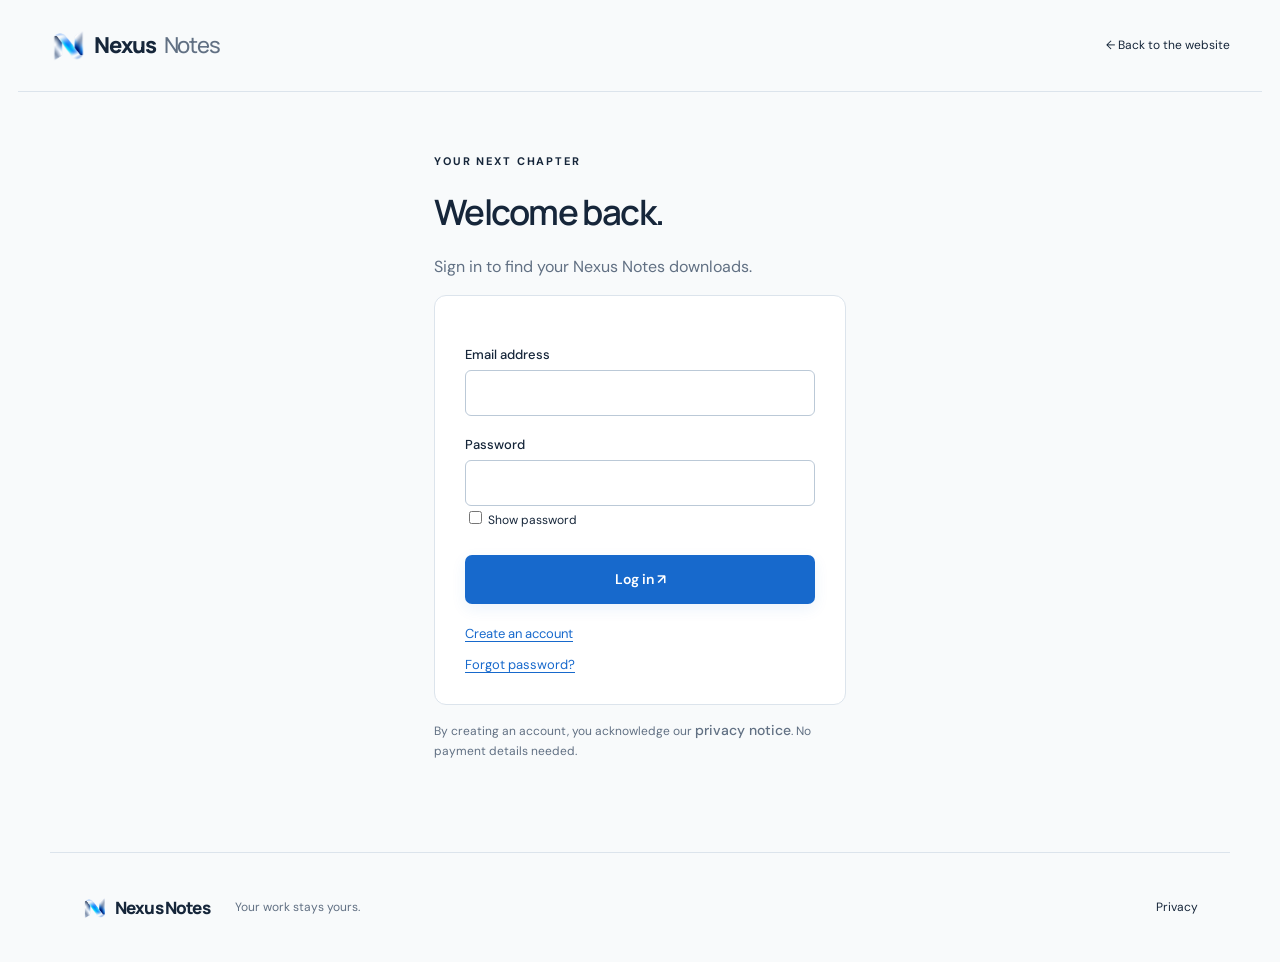
==== commit 58fa2729: "Switch website accounts to Firebase Authentication" ====
--- a/account.html
+++ b/account.html
@@ -1 +1 @@
-<!doctype html><html lang="en"><head><meta charset="utf-8"><meta name="viewport" content="width=device-width,initial-scale=1"><meta name="referrer" content="no-referrer"><title>Your account — Nexus Notes</title><link rel="icon" href="assets/logo.png"><link rel="stylesheet" href="style.css?v=20261012-account-links"><script defer src="vendor/supabase.js"></script><script defer src="config.js"></script><script defer src="auth.js?v=20261012-account-links"></script></head><body data-page="account"><header class="nav"><a class="brand" href="index.html"><img src="assets/logo.png" alt="">Nexus <span>Notes</span></a><a class="small" href="index.html">← Back to the website</a></header><main class="account-main"><p class="eyebrow">YOUR NEXT CHAPTER</p><h1 id="account-title">Welcome back.</h1><p class="muted" id="account-intro">Sign in to find your Nexus Notes downloads.</p><div class="account-card"><form id="account-form"><label class="form-field" id="email-field">Email address<input id="email" name="email" type="email" autocomplete="email" required maxlength="254"></label><label class="form-field" id="password-field">Password<input id="password" name="password" type="password" autocomplete="current-password" required minlength="8"></label><label class="small" id="show-password-label"><input type="checkbox" id="show-password"> Show password</label><p id="signup-note" class="small muted" hidden>Use at least 8 characters. We’ll email you a confirmation link. This account gives access to the website’s downloads; your desktop notes stay on your computer.</p><button class="button" id="submit" type="submit">Log in ↗</button></form><div id="status" class="status" role="status" aria-live="polite"></div><div class="form-links"><p class="form-mode-line small"><span id="account-prompt" class="muted" hidden>Already have an account?</span> <button class="link-button" id="switch-mode" type="button">Create an account</button></p><button class="link-button" id="forgot" type="button">Forgot password?</button></div><button class="link-button" id="resend" hidden>Resend confirmation email</button></div><p class="small muted">By creating an account, you acknowledge our <a class="text-link" href="privacy.html">privacy notice</a>. No payment details needed.</p></main><footer class="wrap"><a class="brand" href="index.html"><img src="assets/logo.png" alt="">Nexus Notes</a><p class="small muted">Your work stays yours.</p><a href="privacy.html">Privacy</a></footer></body></html>
+<!doctype html><html lang="en"><head><meta charset="utf-8"><meta name="viewport" content="width=device-width,initial-scale=1"><meta name="referrer" content="no-referrer"><title>Your account — Nexus Notes</title><link rel="icon" href="assets/logo.png"><link rel="stylesheet" href="style.css?v=20261012-account-links"><script defer src="vendor/firebase-app-compat.js"></script><script defer src="vendor/firebase-auth-compat.js"></script><script defer src="config.js?v=20261013-firebase"></script><script defer src="auth.js?v=20261013-firebase"></script></head><body data-page="account"><header class="nav"><a class="brand" href="index.html"><img src="assets/logo.png" alt="">Nexus <span>Notes</span></a><a class="small" href="index.html">← Back to the website</a></header><main class="account-main"><p class="eyebrow">YOUR NEXT CHAPTER</p><h1 id="account-title">Welcome back.</h1><p class="muted" id="account-intro">Sign in to find your Nexus Notes downloads.</p><div class="account-card"><form id="account-form"><label class="form-field" id="email-field">Email address<input id="email" name="email" type="email" autocomplete="email" required maxlength="254"></label><label class="form-field" id="password-field">Password<input id="password" name="password" type="password" autocomplete="current-password" required minlength="8"></label><label class="small" id="show-password-label"><input type="checkbox" id="show-password"> Show password</label><p id="signup-note" class="small muted" hidden>Use at least 8 characters. We’ll email you a confirmation link. This account gives access to the website’s downloads; your desktop notes stay on your computer.</p><button class="button" id="submit" type="submit">Log in ↗</button></form><div id="status" class="status" role="status" aria-live="polite"></div><div class="form-links"><p class="form-mode-line small"><span id="account-prompt" class="muted" hidden>Already have an account?</span> <button class="link-button" id="switch-mode" type="button">Create an account</button></p><button class="link-button" id="forgot" type="button">Forgot password?</button></div><button class="link-button" id="resend" hidden>Resend confirmation email</button></div><p class="small muted">By creating an account, you acknowledge our <a class="text-link" href="privacy.html">privacy notice</a>. No payment details needed.</p></main><footer class="wrap"><a class="brand" href="index.html"><img src="assets/logo.png" alt="">Nexus Notes</a><p class="small muted">Your work stays yours.</p><a href="privacy.html">Privacy</a></footer></body></html>
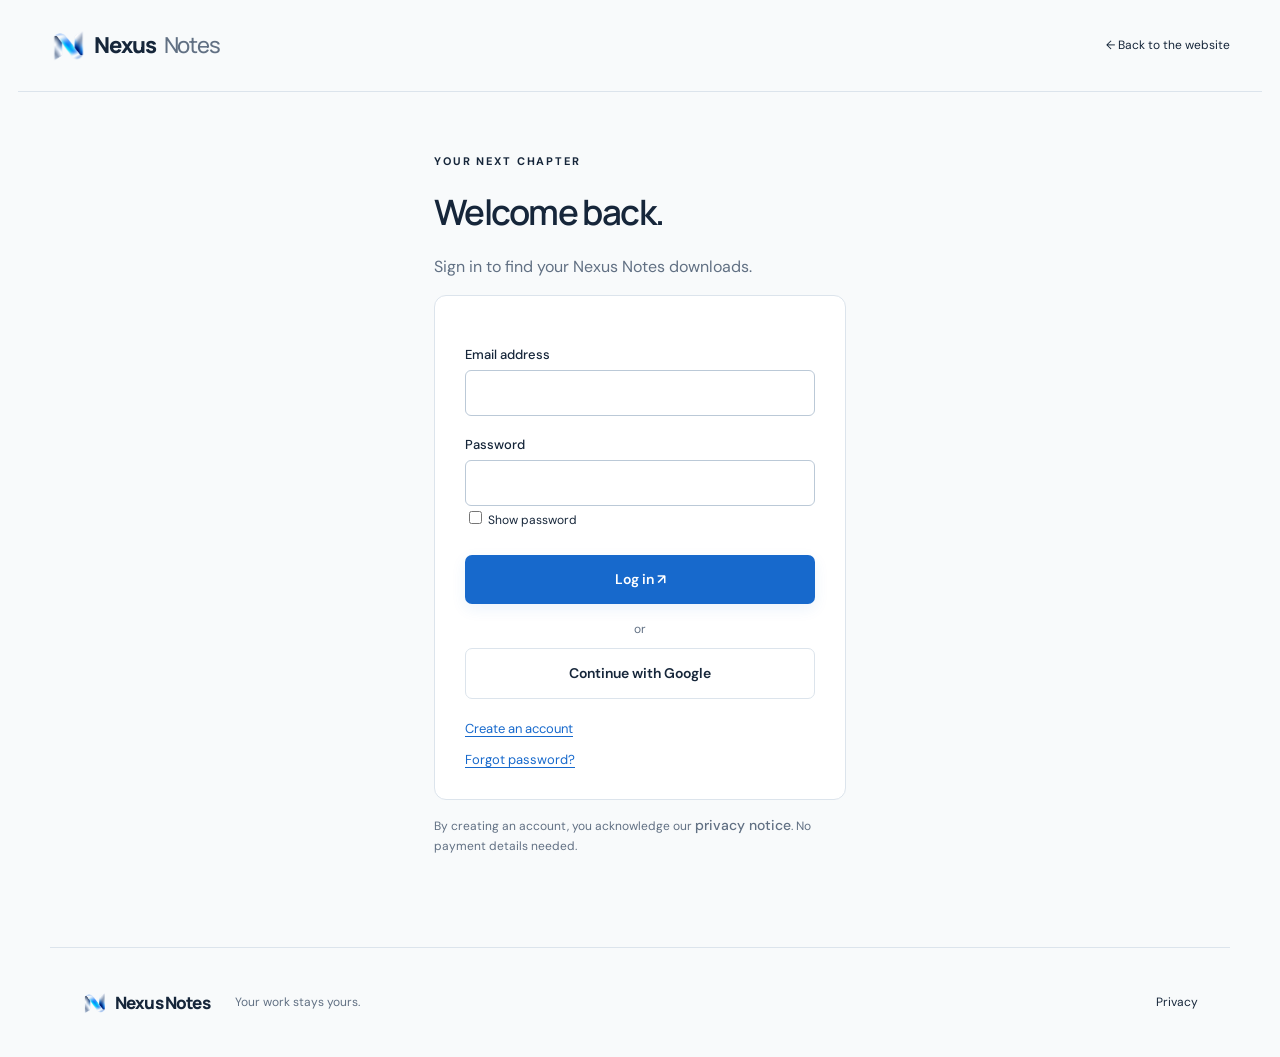
==== commit 6c6c6a08: "Add Google sign-in alongside email account creation" ====
--- a/account.html
+++ b/account.html
@@ -1 +1 @@
-<!doctype html><html lang="en"><head><meta charset="utf-8"><meta name="viewport" content="width=device-width,initial-scale=1"><meta name="referrer" content="no-referrer"><title>Your account — Nexus Notes</title><link rel="icon" href="assets/logo.png"><link rel="stylesheet" href="style.css?v=20261012-account-links"><script defer src="vendor/firebase-app-compat.js"></script><script defer src="vendor/firebase-auth-compat.js"></script><script defer src="config.js?v=20261013-firebase"></script><script defer src="auth.js?v=20261013-firebase"></script></head><body data-page="account"><header class="nav"><a class="brand" href="index.html"><img src="assets/logo.png" alt="">Nexus <span>Notes</span></a><a class="small" href="index.html">← Back to the website</a></header><main class="account-main"><p class="eyebrow">YOUR NEXT CHAPTER</p><h1 id="account-title">Welcome back.</h1><p class="muted" id="account-intro">Sign in to find your Nexus Notes downloads.</p><div class="account-card"><form id="account-form"><label class="form-field" id="email-field">Email address<input id="email" name="email" type="email" autocomplete="email" required maxlength="254"></label><label class="form-field" id="password-field">Password<input id="password" name="password" type="password" autocomplete="current-password" required minlength="8"></label><label class="small" id="show-password-label"><input type="checkbox" id="show-password"> Show password</label><p id="signup-note" class="small muted" hidden>Use at least 8 characters. We’ll email you a confirmation link. This account gives access to the website’s downloads; your desktop notes stay on your computer.</p><button class="button" id="submit" type="submit">Log in ↗</button></form><div id="status" class="status" role="status" aria-live="polite"></div><div class="form-links"><p class="form-mode-line small"><span id="account-prompt" class="muted" hidden>Already have an account?</span> <button class="link-button" id="switch-mode" type="button">Create an account</button></p><button class="link-button" id="forgot" type="button">Forgot password?</button></div><button class="link-button" id="resend" hidden>Resend confirmation email</button></div><p class="small muted">By creating an account, you acknowledge our <a class="text-link" href="privacy.html">privacy notice</a>. No payment details needed.</p></main><footer class="wrap"><a class="brand" href="index.html"><img src="assets/logo.png" alt="">Nexus Notes</a><p class="small muted">Your work stays yours.</p><a href="privacy.html">Privacy</a></footer></body></html>
+<!doctype html><html lang="en"><head><meta charset="utf-8"><meta name="viewport" content="width=device-width,initial-scale=1"><meta name="referrer" content="no-referrer"><title>Your account — Nexus Notes</title><link rel="icon" href="assets/logo.png"><link rel="stylesheet" href="style.css?v=20261014-google"><script defer src="vendor/firebase-app-compat.js"></script><script defer src="vendor/firebase-auth-compat.js"></script><script defer src="config.js?v=20261014-google"></script><script defer src="auth.js?v=20261014-google"></script></head><body data-page="account"><header class="nav"><a class="brand" href="index.html"><img src="assets/logo.png" alt="">Nexus <span>Notes</span></a><a class="small" href="index.html">← Back to the website</a></header><main class="account-main"><p class="eyebrow">YOUR NEXT CHAPTER</p><h1 id="account-title">Welcome back.</h1><p class="muted" id="account-intro">Sign in to find your Nexus Notes downloads.</p><div class="account-card"><form id="account-form"><label class="form-field" id="email-field">Email address<input id="email" name="email" type="email" autocomplete="email" required maxlength="254"></label><label class="form-field" id="password-field">Password<input id="password" name="password" type="password" autocomplete="current-password" required minlength="8"></label><label class="small" id="show-password-label"><input type="checkbox" id="show-password"> Show password</label><p id="signup-note" class="small muted" hidden>Use at least 8 characters. We’ll email you a confirmation link. This account gives access to the website’s downloads; your desktop notes stay on your computer.</p><button class="button" id="submit" type="submit">Log in ↗</button></form><div id="google-option"><p class="small muted auth-divider">or</p><button class="button google-signin" id="google-signin" type="button">Continue with Google</button></div><div id="status" class="status" role="status" aria-live="polite"></div><div class="form-links"><p class="form-mode-line small"><span id="account-prompt" class="muted" hidden>Already have an account?</span> <button class="link-button" id="switch-mode" type="button">Create an account</button></p><button class="link-button" id="forgot" type="button">Forgot password?</button></div><button class="link-button" id="resend" hidden>Resend confirmation email</button></div><p class="small muted">By creating an account, you acknowledge our <a class="text-link" href="privacy.html">privacy notice</a>. No payment details needed.</p></main><footer class="wrap"><a class="brand" href="index.html"><img src="assets/logo.png" alt="">Nexus Notes</a><p class="small muted">Your work stays yours.</p><a href="privacy.html">Privacy</a></footer></body></html>
--- a/style.css
+++ b/style.css
@@ -7,3 +7,8 @@
 
 /* Homepage navigation: match the Local Intelligence section. */
 .nav.home-nav{background:var(--navy);color:#fff;border-bottom-color:#35475c;max-width:none;padding-left:max(32px,calc((100% - 1180px)/2));padding-right:max(32px,calc((100% - 1180px)/2))}.nav.home-nav .brand span{color:#adbdce}.nav.home-nav .login{background:transparent;color:#fff;border-color:#52647a}@media(max-width:620px){.nav.home-nav{padding-left:20px;padding-right:20px}}
+
+/* Give the homepage tagline a little more prominence. */
+.hero-copy > .eyebrow{font-size:14px}
+
+.auth-divider{text-align:center;margin:16px 0 0}.account-card .google-signin{margin-top:8px;background:white;color:var(--ink);border:1px solid var(--line);box-shadow:none}.account-card .google-signin:hover{background:#eef3f8}
